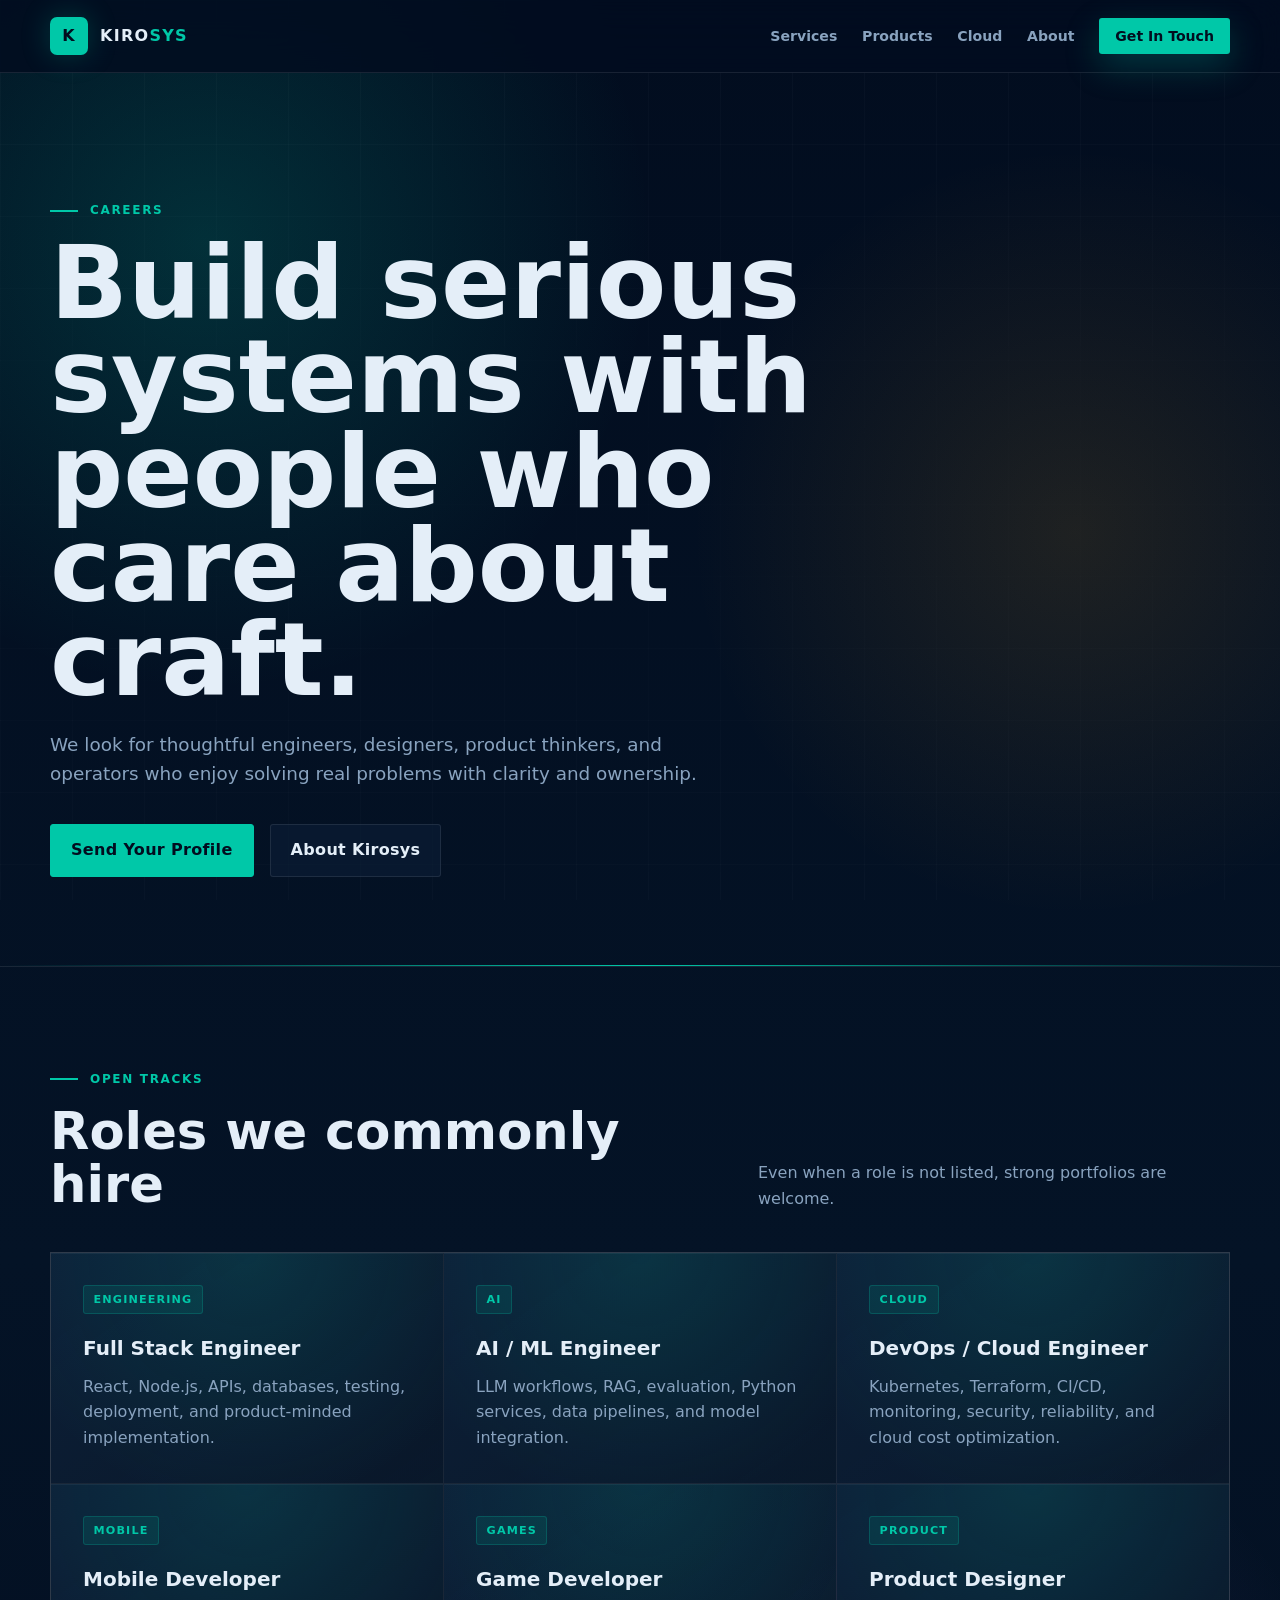
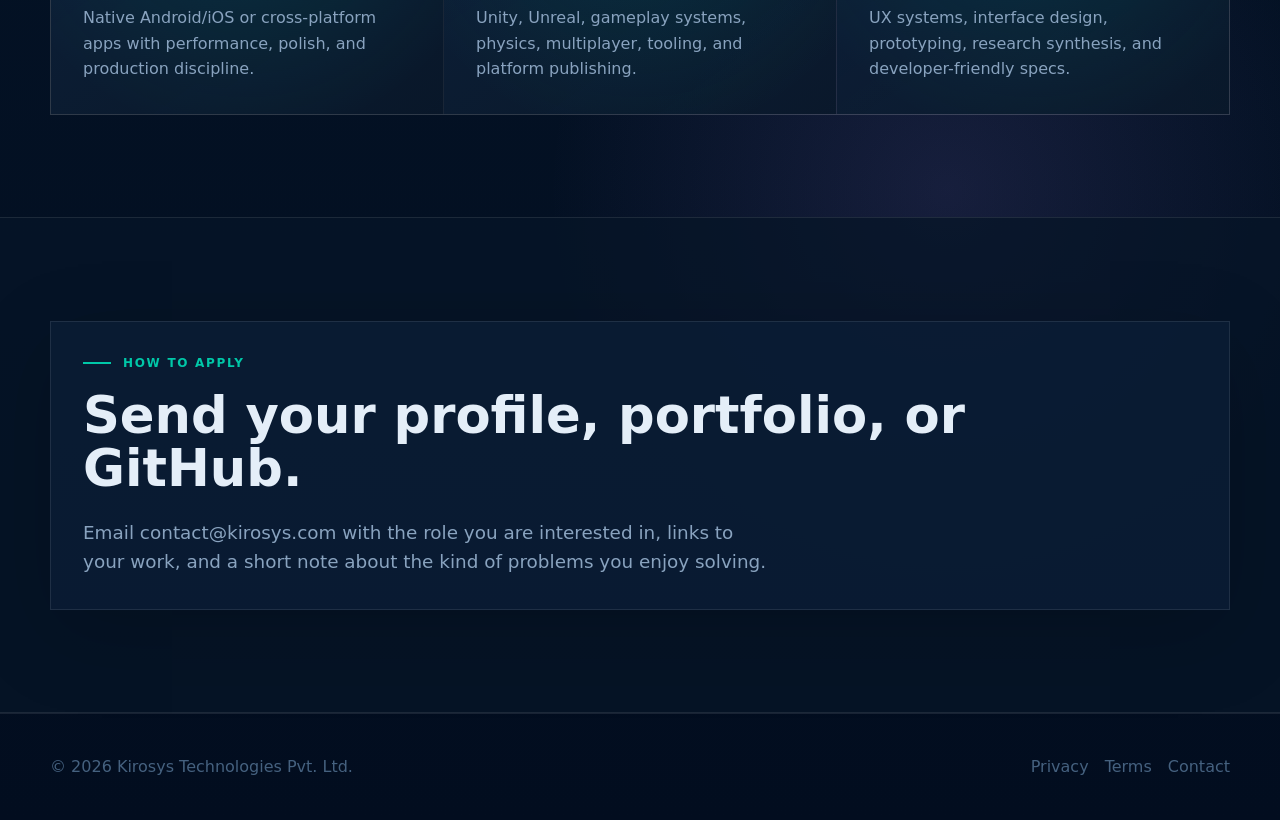
==== careers.html @ 243fb688 "Update kirosys web pages" ====
<!DOCTYPE html>
<html lang="en">
<head>
  <meta charset="UTF-8">
  <meta name="viewport" content="width=device-width, initial-scale=1.0">
  <title>Careers | Kirosys</title>
  <meta name="description" content="Explore careers at Kirosys for engineers, designers, product builders, DevOps specialists, and AI practitioners.">
  <link rel="stylesheet" href="assets/site.css">
</head>
<body>
  <nav class="site-nav"><div class="nav-inner"><a class="logo" href="index.html"><span class="logo-mark">K</span><span>KIRO<span>SYS</span></span></a><ul class="nav-links"><li><a href="services.html">Services</a></li><li><a href="products.html">Products</a></li><li><a href="cloud.html">Cloud</a></li><li><a href="about.html">About</a></li><li><a class="nav-cta" href="contact.html">Get In Touch</a></li></ul></div></nav>
  <header class="page-hero"><div class="container reveal"><div class="eyebrow">Careers</div><h1>Build serious systems with people who care about craft.</h1><p class="lead">We look for thoughtful engineers, designers, product thinkers, and operators who enjoy solving real problems with clarity and ownership.</p><div class="hero-actions"><a class="btn primary" href="contact.html">Send Your Profile</a><a class="btn ghost" href="about.html">About Kirosys</a></div></div></header>

  <section>
    <div class="container">
      <div class="section-head reveal"><div><div class="eyebrow">Open Tracks</div><h2>Roles we commonly hire</h2></div><p class="muted">Even when a role is not listed, strong portfolios are welcome.</p></div>
      <div class="grid reveal">
        <article class="card"><span class="tag">Engineering</span><h3>Full Stack Engineer</h3><p class="muted">React, Node.js, APIs, databases, testing, deployment, and product-minded implementation.</p></article>
        <article class="card purple"><span class="tag">AI</span><h3>AI / ML Engineer</h3><p class="muted">LLM workflows, RAG, evaluation, Python services, data pipelines, and model integration.</p></article>
        <article class="card amber"><span class="tag">Cloud</span><h3>DevOps / Cloud Engineer</h3><p class="muted">Kubernetes, Terraform, CI/CD, monitoring, security, reliability, and cloud cost optimization.</p></article>
        <article class="card"><span class="tag">Mobile</span><h3>Mobile Developer</h3><p class="muted">Native Android/iOS or cross-platform apps with performance, polish, and production discipline.</p></article>
        <article class="card amber"><span class="tag">Games</span><h3>Game Developer</h3><p class="muted">Unity, Unreal, gameplay systems, physics, multiplayer, tooling, and platform publishing.</p></article>
        <article class="card purple"><span class="tag">Product</span><h3>Product Designer</h3><p class="muted">UX systems, interface design, prototyping, research synthesis, and developer-friendly specs.</p></article>
      </div>
    </div>
  </section>

  <section class="band"><div class="container reveal"><div class="panel"><div class="eyebrow">How to Apply</div><h2>Send your profile, portfolio, or GitHub.</h2><p class="lead">Email contact@kirosys.com with the role you are interested in, links to your work, and a short note about the kind of problems you enjoy solving.</p></div></div></section>
  <footer class="footer"><div class="container footer-inner"><span>&copy; 2026 Kirosys Technologies Pvt. Ltd.</span><span><a href="privacy.html">Privacy</a><a href="terms.html">Terms</a><a href="contact.html">Contact</a></span></div></footer>
  <script src="assets/site.js"></script>
</body>
</html>
---- assets/site.css ----
*, *::before, *::after { box-sizing: border-box; margin: 0; padding: 0; }
:root {
  --bg: #020D1F;
  --surface: #071628;
  --card: #0C1F38;
  --teal: #00C8A8;
  --amber: #E8A020;
  --purple: #9B7FEA;
  --text-1: #E4EEF8;
  --text-2: #89A3BF;
  --text-3: #45617F;
  --border: rgba(255,255,255,0.09);
}
html { scroll-behavior: smooth; }
body {
  min-height: 100vh;
  background:
    radial-gradient(circle at 16% 10%, rgba(0,200,168,0.18), transparent 28rem),
    radial-gradient(circle at 84% 22%, rgba(232,160,32,0.12), transparent 24rem),
    radial-gradient(circle at 74% 74%, rgba(155,127,234,0.13), transparent 25rem),
    linear-gradient(180deg, #020D1F 0%, #041326 52%, #020D1F 100%);
  color: var(--text-1);
  font-family: -apple-system, BlinkMacSystemFont, "Segoe UI", system-ui, "Helvetica Neue", Arial, sans-serif;
  line-height: 1.6;
  overflow-x: hidden;
  -webkit-font-smoothing: antialiased;
}
body::before {
  content: '';
  position: fixed;
  inset: 0;
  z-index: -1;
  background-image:
    linear-gradient(rgba(255,255,255,0.035) 1px, transparent 1px),
    linear-gradient(90deg, rgba(255,255,255,0.035) 1px, transparent 1px);
  background-size: 72px 72px;
  mask-image: linear-gradient(to bottom, rgba(0,0,0,0.74), rgba(0,0,0,0.16) 48%, rgba(0,0,0,0.52));
}
a { color: inherit; }
.site-nav {
  position: sticky;
  top: 0;
  z-index: 20;
  background: rgba(2,13,31,0.84);
  border-bottom: 1px solid var(--border);
  backdrop-filter: blur(18px);
}
.nav-inner, .container {
  width: min(1180px, calc(100% - 2.5rem));
  margin: 0 auto;
}
.nav-inner {
  min-height: 72px;
  display: flex;
  align-items: center;
  justify-content: space-between;
  gap: 1.5rem;
}
.logo {
  display: inline-flex;
  align-items: center;
  gap: 0.75rem;
  text-decoration: none;
  font-weight: 900;
  letter-spacing: 0.08em;
}
.logo-mark {
  width: 38px;
  height: 38px;
  display: grid;
  place-items: center;
  color: #020D1F;
  background: var(--teal);
  border-radius: 7px;
  box-shadow: 0 0 30px rgba(0,200,168,0.24);
}
.logo span span { color: var(--teal); }
.nav-links {
  display: flex;
  align-items: center;
  gap: 1.55rem;
  list-style: none;
  color: var(--text-2);
  font-size: 0.88rem;
  font-weight: 600;
}
.nav-links a { text-decoration: none; transition: color 0.2s; }
.nav-links a:hover, .nav-links a.active { color: var(--text-1); }
.nav-cta {
  color: #020D1F !important;
  background: var(--teal);
  padding: 0.62rem 1rem;
  border-radius: 3px;
  box-shadow: 0 12px 34px rgba(0,200,168,0.25);
}
.page-hero {
  position: relative;
  overflow: hidden;
  padding: clamp(5.5rem, 10vw, 8rem) 0 clamp(3.5rem, 7vw, 6rem);
  border-bottom: 1px solid var(--border);
}
.page-hero::after {
  content: '';
  position: absolute;
  inset: auto 0 0;
  height: 1px;
  background: linear-gradient(90deg, transparent, var(--teal), transparent);
}
.eyebrow {
  display: flex;
  align-items: center;
  gap: 0.75rem;
  color: var(--teal);
  font-size: 0.75rem;
  font-weight: 800;
  letter-spacing: 0.14em;
  text-transform: uppercase;
  margin-bottom: 1rem;
}
.eyebrow::before {
  content: '';
  width: 28px;
  height: 2px;
  background: var(--teal);
}
h1 {
  max-width: 850px;
  font-size: clamp(3rem, 8vw, 6.4rem);
  line-height: 0.92;
  letter-spacing: 0;
}
.lead {
  max-width: 690px;
  margin-top: 1.4rem;
  color: var(--text-2);
  font-size: clamp(1rem, 2vw, 1.15rem);
}
.hero-actions {
  display: flex;
  gap: 1rem;
  flex-wrap: wrap;
  margin-top: 2.2rem;
}
.btn {
  display: inline-flex;
  align-items: center;
  justify-content: center;
  min-height: 46px;
  padding: 0.8rem 1.25rem;
  border-radius: 3px;
  border: 1px solid var(--border);
  text-decoration: none;
  font-weight: 800;
  letter-spacing: 0.02em;
}
.btn.primary { background: var(--teal); color: #020D1F; border-color: var(--teal); }
.btn.ghost { background: rgba(12,31,56,0.6); color: var(--text-1); }
section { padding: clamp(4.5rem, 8vw, 7rem) 0; }
.section-head {
  display: flex;
  align-items: end;
  justify-content: space-between;
  gap: 2rem;
  margin-bottom: 2.5rem;
}
h2 {
  font-size: clamp(2rem, 4vw, 3.2rem);
  line-height: 1.04;
  letter-spacing: 0;
}
.muted { color: var(--text-2); }
.grid {
  display: grid;
  grid-template-columns: repeat(3, 1fr);
  gap: 1px;
  background: var(--border);
  border: 1px solid var(--border);
}
.grid.two { grid-template-columns: repeat(2, 1fr); }
.card {
  position: relative;
  overflow: hidden;
  min-height: 210px;
  padding: 2rem;
  background:
    radial-gradient(circle at var(--x, 50%) var(--y, 0%), rgba(0,200,168,0.13), transparent 16rem),
    linear-gradient(145deg, rgba(12,31,56,0.96), rgba(7,22,40,0.88));
  box-shadow: inset 0 1px 0 rgba(255,255,255,0.05);
  transition: transform 0.22s, background 0.22s;
}
.card:hover { transform: translateY(-5px); }
.card::after {
  content: '';
  position: absolute;
  left: 0;
  right: 0;
  bottom: 0;
  height: 2px;
  background: var(--teal);
  transform: scaleX(0);
  transform-origin: left;
  transition: transform 0.32s;
}
.card:hover::after { transform: scaleX(1); }
.card.amber::after { background: var(--amber); }
.card.purple::after { background: var(--purple); }
.tag {
  display: inline-flex;
  margin-bottom: 1.1rem;
  padding: 0.28rem 0.6rem;
  background: rgba(0,200,168,0.1);
  color: var(--teal);
  border: 1px solid rgba(0,200,168,0.22);
  border-radius: 3px;
  font-size: 0.7rem;
  font-weight: 900;
  letter-spacing: 0.1em;
  text-transform: uppercase;
}
.card h3 { font-size: 1.25rem; margin-bottom: 0.65rem; }
.list {
  display: grid;
  gap: 0.9rem;
  margin-top: 1.3rem;
  color: var(--text-2);
}
.list li { margin-left: 1.1rem; }
.card-link {
  display: inline-flex;
  align-items: center;
  margin-top: 1.25rem;
  color: var(--teal);
  font-weight: 800;
  font-size: 0.88rem;
  text-decoration: none;
}
.card-link:hover { text-decoration: underline; }
.reviews-grid {
  display: grid;
  grid-template-columns: repeat(7, minmax(280px, 1fr));
  gap: 1px;
  overflow-x: auto;
  background: var(--border);
  border: 1px solid var(--border);
}
.review-card {
  min-height: 270px;
  padding: 1.75rem;
  background:
    radial-gradient(circle at var(--x, 50%) var(--y, 0%), rgba(0,200,168,0.12), transparent 14rem),
    linear-gradient(145deg, rgba(12,31,56,0.96), rgba(2,13,31,0.9));
}
.review-stars {
  color: var(--amber);
  font-size: 0.85rem;
  letter-spacing: 0.18em;
  margin-bottom: 1rem;
}
.review-quote {
  color: var(--text-1);
  line-height: 1.68;
  margin-bottom: 1.35rem;
}
.review-author {
  color: var(--text-2);
  font-size: 0.84rem;
  font-weight: 800;
}
.review-product {
  color: var(--teal);
  font-size: 0.72rem;
  font-weight: 900;
  letter-spacing: 0.1em;
  text-transform: uppercase;
  margin-top: 0.25rem;
}
.band {
  border-top: 1px solid var(--border);
  border-bottom: 1px solid var(--border);
  background: rgba(7,22,40,0.76);
}
.metrics {
  display: grid;
  grid-template-columns: repeat(4, 1fr);
  gap: 1px;
  background: var(--border);
  border: 1px solid var(--border);
}
.metric {
  padding: 1.6rem;
  background: rgba(2,13,31,0.78);
}
.metric strong {
  display: block;
  color: var(--teal);
  font-size: 2rem;
  line-height: 1;
}
.split {
  display: grid;
  grid-template-columns: 0.9fr 1.1fr;
  gap: clamp(2rem, 5vw, 4.5rem);
  align-items: start;
}
.panel {
  padding: 2rem;
  border: 1px solid var(--border);
  background: rgba(12,31,56,0.72);
  box-shadow: 0 24px 80px rgba(0,0,0,0.18);
}
.form {
  display: grid;
  gap: 1rem;
}
.form-row { display: grid; grid-template-columns: 1fr 1fr; gap: 1rem; }
label {
  display: grid;
  gap: 0.4rem;
  color: var(--text-2);
  font-size: 0.74rem;
  font-weight: 900;
  letter-spacing: 0.08em;
  text-transform: uppercase;
}
input, select, textarea {
  width: 100%;
  border: 1px solid var(--border);
  border-radius: 3px;
  background: rgba(2,13,31,0.82);
  color: var(--text-1);
  font: inherit;
  padding: 0.85rem 1rem;
}
textarea { min-height: 150px; resize: vertical; }
input:focus, select:focus, textarea:focus {
  outline: none;
  border-color: var(--teal);
  box-shadow: 0 0 0 3px rgba(0,200,168,0.1);
}
.footer {
  padding: 2.5rem 0;
  border-top: 1px solid var(--border);
  color: var(--text-3);
}
.footer-inner {
  display: flex;
  justify-content: space-between;
  gap: 1.5rem;
  flex-wrap: wrap;
}
.footer a { color: var(--text-3); text-decoration: none; margin-left: 1rem; }
.reveal { opacity: 0; transform: translateY(24px); transition: opacity 0.7s, transform 0.7s; }
.reveal.visible { opacity: 1; transform: translateY(0); }
@media (max-width: 860px) {
  .nav-inner { align-items: flex-start; flex-direction: column; padding: 1rem 0; }
  .nav-links { flex-wrap: wrap; gap: 0.9rem; }
  .grid, .grid.two, .metrics, .split { grid-template-columns: 1fr; }
  .section-head { align-items: start; flex-direction: column; }
  .form-row { grid-template-columns: 1fr; }
  .footer a { margin-left: 0; margin-right: 1rem; }
}
@media (prefers-reduced-motion: reduce) {
  *, *::before, *::after { animation: none !important; transition: none !important; }
  .reveal { opacity: 1; transform: none; }
}
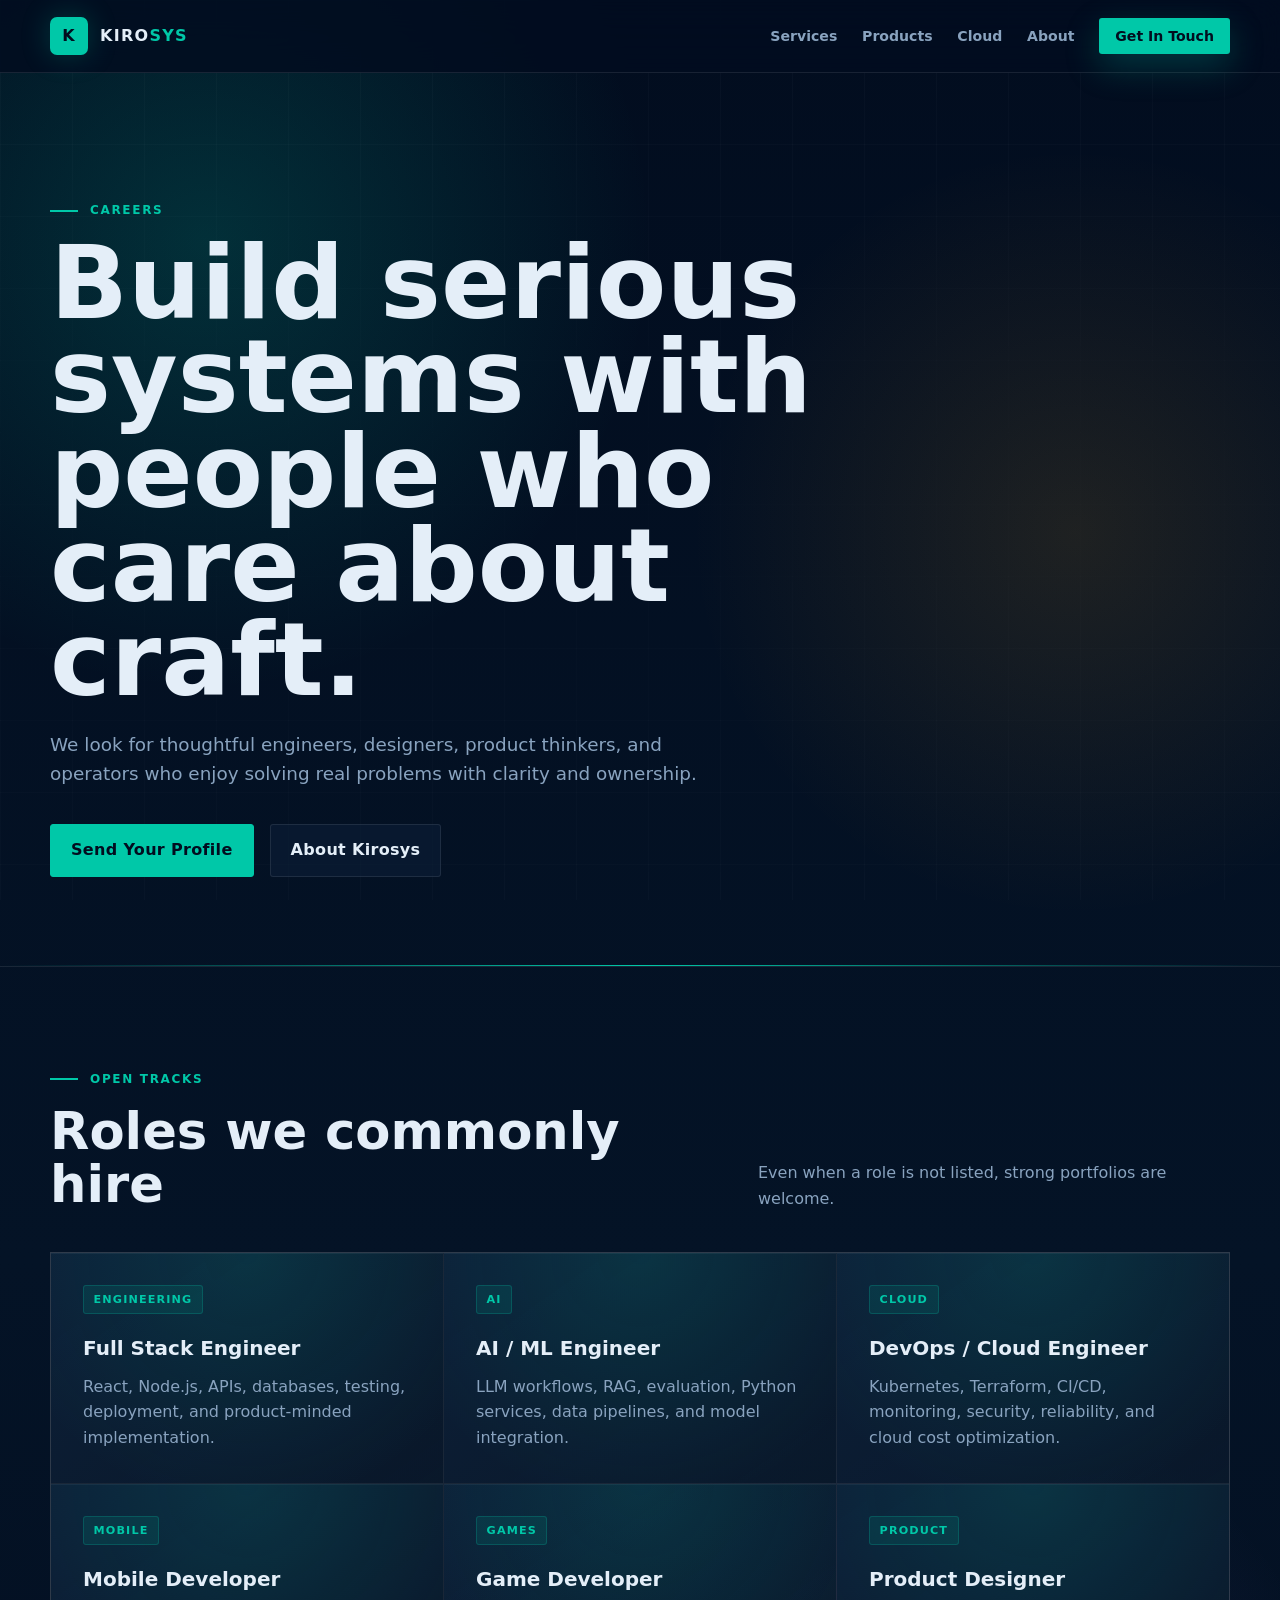
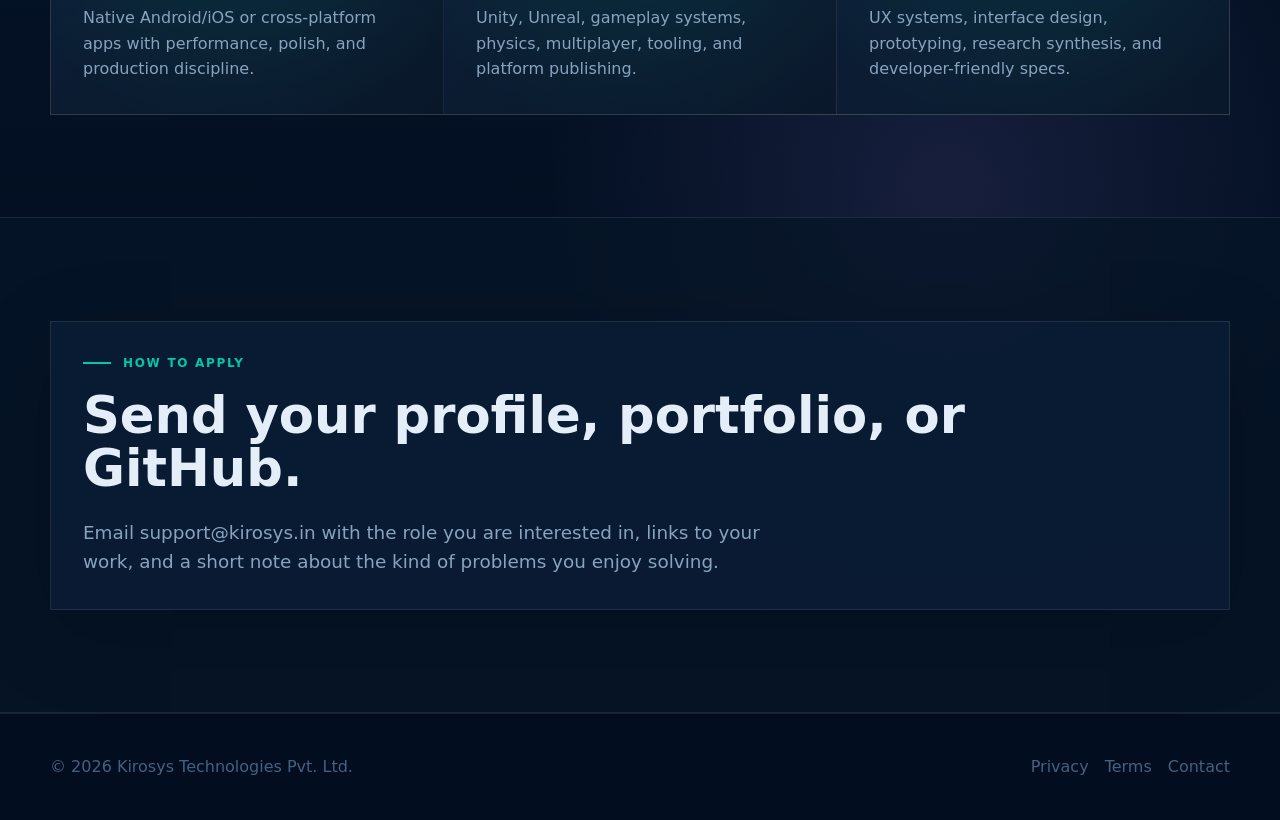
==== commit 62d39305: "Update contact email address" ====
--- a/careers.html
+++ b/careers.html
@@ -25,7 +25,7 @@
     </div>
   </section>
 
-  <section class="band"><div class="container reveal"><div class="panel"><div class="eyebrow">How to Apply</div><h2>Send your profile, portfolio, or GitHub.</h2><p class="lead">Email contact@kirosys.com with the role you are interested in, links to your work, and a short note about the kind of problems you enjoy solving.</p></div></div></section>
+  <section class="band"><div class="container reveal"><div class="panel"><div class="eyebrow">How to Apply</div><h2>Send your profile, portfolio, or GitHub.</h2><p class="lead">Email support@kirosys.in with the role you are interested in, links to your work, and a short note about the kind of problems you enjoy solving.</p></div></div></section>
   <footer class="footer"><div class="container footer-inner"><span>&copy; 2026 Kirosys Technologies Pvt. Ltd.</span><span><a href="privacy.html">Privacy</a><a href="terms.html">Terms</a><a href="contact.html">Contact</a></span></div></footer>
   <script src="assets/site.js"></script>
 </body>
